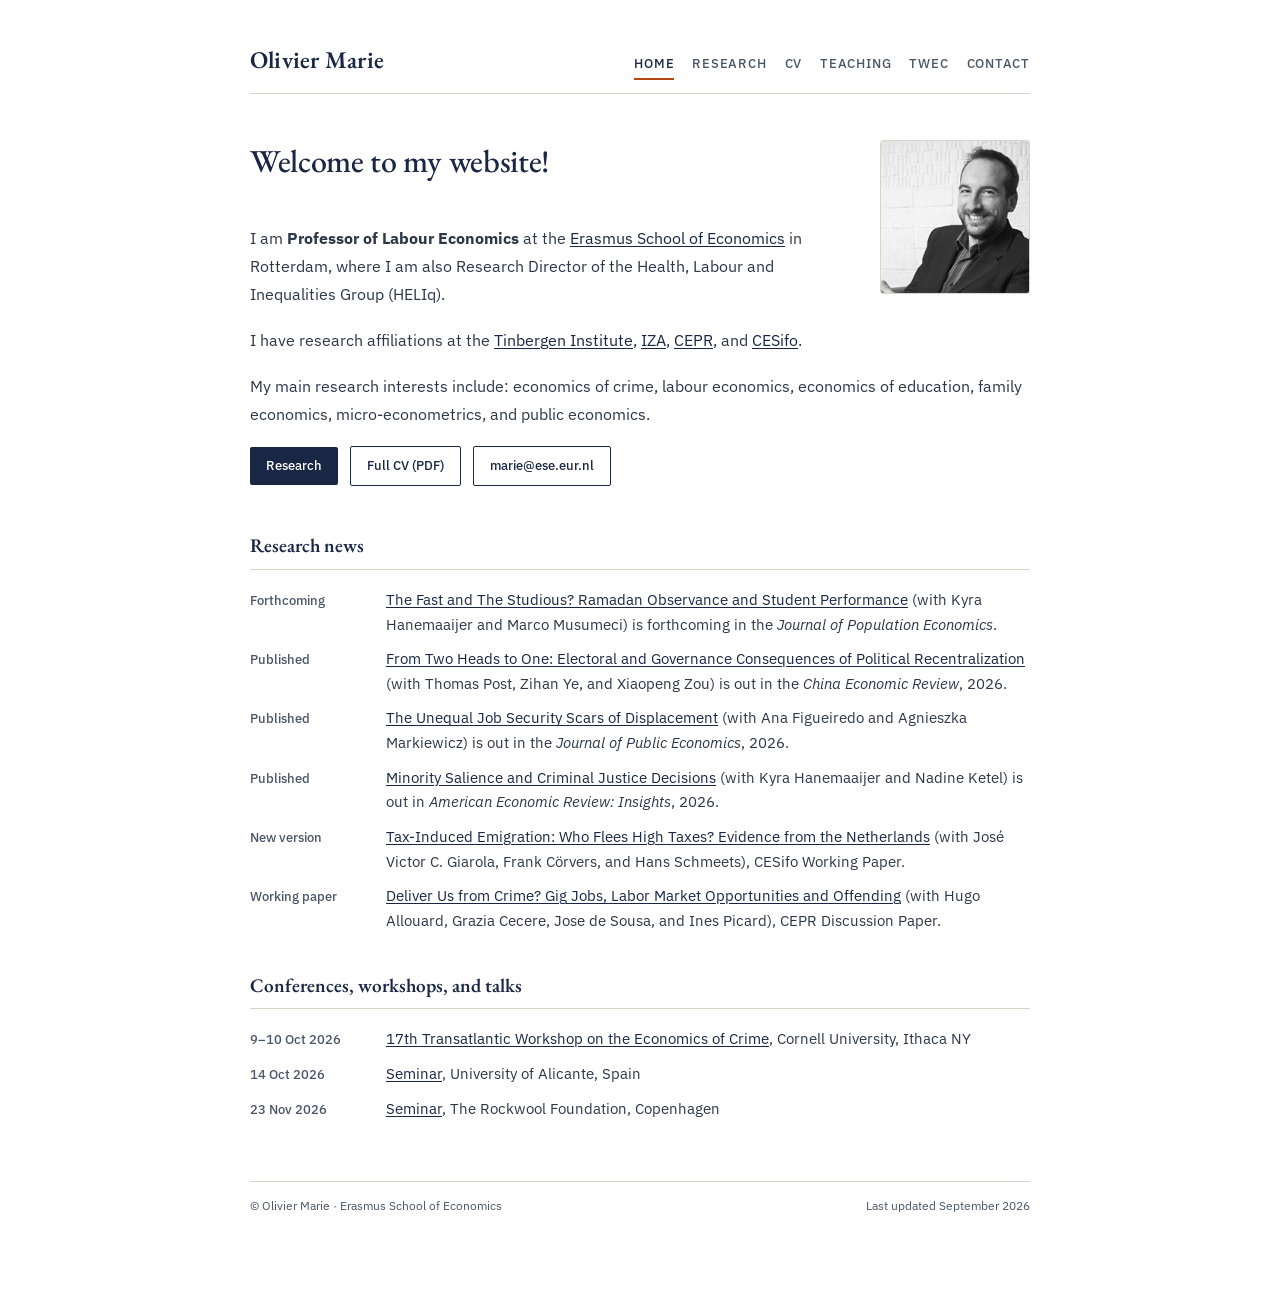
==== index.html @ 5b31e9b3 "Labour Economics now with Sam Hoey; forthcoming paper first in research news; CV rebuilt Co-Authored" ====
<!DOCTYPE html>
<html lang="en">
<head>
<meta charset="UTF-8">
<meta name="viewport" content="width=device-width, initial-scale=1.0">
<title>Olivier MARIE – Home</title>
<meta name="description" content="Olivier Marie, Professor of Labour Economics at the Erasmus School of Economics, Rotterdam. Economics of crime, labour, education and family economics.">
<link rel="stylesheet" href="style.css">
<script>if (window.self !== window.top) { document.documentElement.classList.add('embedded'); }</script>
</head>
<body>
<header class="site-header">
  <a class="site-name" href="index.html">Olivier Marie</a>
  <nav class="site-nav">
    <a href="index.html" class="active">Home</a>
    <a href="research.html">Research</a>
    <a href="cv.html">CV</a>
    <a href="teaching.html">Teaching</a>
    <a href="twec.html">TWEC</a>
    <a href="contact.html">Contact</a>
  </nav>
</header>
<div class="page">

<img class="portrait" src="files/portrait.jpg" alt="Olivier Marie" width="195" height="200">

<h1>Welcome to my website!</h1>

<p class="lead">
I am <strong>Professor of Labour Economics</strong> at the
<a href="https://www.eur.nl/en/ese" target="_blank">Erasmus School of Economics</a> in Rotterdam, where I am also
Research Director of the Health, Labour and Inequalities Group (HELIq).
</p>

<p class="lead">
I have research affiliations at the
<a href="https://www.tinbergen.nl/" target="_blank">Tinbergen Institute</a>,
<a href="https://www.iza.org/" target="_blank">IZA</a>,
<a href="https://cepr.org/" target="_blank">CEPR</a>, and
<a href="https://www.ifo.de/en/cesifo" target="_blank">CESifo</a>.
</p>

<p class="lead">
My main research interests include: economics of crime, labour economics, economics of education,
family economics, micro-econometrics, and public economics.
</p>

<p>
  <a class="btn" href="research.html">Research</a>
  <a class="btn secondary" href="files/CV_Olivier_Marie.pdf" target="_blank">Full CV (PDF)</a>
  <a class="btn secondary" href="mailto:marie@ese.eur.nl">marie@ese.eur.nl</a>
</p>

<h2 class="plain">Research news</h2>

<div class="row">
  <div class="when">Forthcoming</div>
  <div class="what"><a href="https://docs.iza.org/dp16249.pdf" target="_blank">The Fast and The Studious? Ramadan Observance and Student Performance</a>
  (with Kyra Hanemaaijer and Marco Musumeci) is forthcoming in the <em>Journal of Population Economics</em>.</div>
</div>
<div class="row">
  <div class="when">Published</div>
  <div class="what"><a href="https://doi.org/10.1016/j.chieco.2026.102770" target="_blank">From Two Heads to One: Electoral and Governance Consequences of Political Recentralization</a>
  (with Thomas Post, Zihan Ye, and Xiaopeng Zou) is out in the <em>China Economic Review</em>, 2026.</div>
</div>
<div class="row">
  <div class="when">Published</div>
  <div class="what"><a href="https://www.sciencedirect.com/science/article/pii/S0047272725002610" target="_blank">The Unequal Job Security Scars of Displacement</a>
  (with Ana Figueiredo and Agnieszka Markiewicz) is out in the <em>Journal of Public Economics</em>, 2026.</div>
</div>
<div class="row">
  <div class="when">Published</div>
  <div class="what"><a href="https://www.aeaweb.org/articles?id=10.1257/aeri.20240638" target="_blank">Minority Salience and Criminal Justice Decisions</a>
  (with Kyra Hanemaaijer and Nadine Ketel) is out in <em>American Economic Review: Insights</em>, 2026.</div>
</div>
<div class="row">
  <div class="when">New version</div>
  <div class="what"><a href="https://www.ifo.de/en/cesifo/publications/2026/working-paper/tax-induced-emigration-who-flees-high-taxes-evidence-netherlands" target="_blank">Tax-Induced Emigration: Who Flees High Taxes? Evidence from the Netherlands</a>
  (with José Victor C. Giarola, Frank Cörvers, and Hans Schmeets), CESifo Working Paper.</div>
</div>
<div class="row">
  <div class="when">Working paper</div>
  <div class="what"><a href="https://cepr.org/publications/dp21089" target="_blank">Deliver Us from Crime? Gig Jobs, Labor Market Opportunities and Offending</a>
  (with Hugo Allouard, Grazia Cecere, Jose de Sousa, and Ines Picard), CEPR Discussion Paper.</div>
</div>

<h2 class="plain">Conferences, workshops, and talks</h2>

<div class="row">
  <div class="when">9–10 Oct 2026</div>
  <div class="what"><a href="twec.html">17th Transatlantic Workshop on the Economics of Crime</a>, Cornell University, Ithaca NY</div>
</div>
<div class="row">
  <div class="when">14 Oct 2026</div>
  <div class="what"><a href="https://dfae.ua.es/en/seminars-and-activities-2025-26.html" target="_blank">Seminar</a>, University of Alicante, Spain</div>
</div>
<div class="row">
  <div class="when">23 Nov 2026</div>
  <div class="what"><a href="https://en.rockwoolfonden.dk/seminars/" target="_blank">Seminar</a>, The Rockwool Foundation, Copenhagen</div>
</div>

</div><!-- .page -->
<footer class="site-footer">
  <span>&copy; Olivier Marie &middot; Erasmus School of Economics</span>
  <span>Last updated September 2026</span>
</footer>
</body>
</html>
---- style.css ----
@import url('https://fonts.googleapis.com/css2?family=EB+Garamond:ital,wght@0,400;0,500;0,600;1,400&family=IBM+Plex+Sans:wght@300;400;500&display=swap');

  :root {
    --navy: #1a2744;
    --accent: #b5460f;
    --mid: #4a5568;
    --light: #f7f6f2;
    --border: #d9d4c7;
    --published-bg: #eef4ee;
    --published-text: #2d6a2d;
    --forthcoming-bg: #fef9ec;
    --forthcoming-text: #7a5a00;
    --wp-bg: #eef1f8;
    --wp-text: #1a2744;
  }

  * { box-sizing: border-box; margin: 0; padding: 0; }

  body {
    font-family: 'IBM Plex Sans', sans-serif;
    font-size: 14.5px;
    line-height: 1.7;
    color: #2d3748;
    background: #ffffff;
    padding: 40px 20px 80px;
  }

  .page {
    max-width: 780px;
    margin: 0 auto;
  }

  h1 {
    font-family: 'EB Garamond', serif;
    font-size: 2rem;
    color: var(--navy);
    font-weight: 500;
    margin-bottom: 36px;
    letter-spacing: -0.01em;
  }

  h2 {
    font-family: 'EB Garamond', serif;
    font-size: 1.25rem;
    font-weight: 600;
    color: var(--navy);
    border-bottom: 2px solid var(--navy);
    padding-bottom: 6px;
    margin: 44px 0 24px;
    letter-spacing: 0.02em;
    text-transform: uppercase;
  }

  /* ── PAPER CARD ── */
  .paper {
    margin-bottom: 28px;
    padding: 18px 20px 16px;
    background: #ffffff;
    border: 1px solid var(--border);
    border-left: 4px solid var(--border);
    border-radius: 2px;
  }

  .paper.published  { border-left-color: var(--published-text); }
  .paper.forthcoming { border-left-color: #c49a00; }
  .paper.working    { border-left-color: var(--navy); }

  /* title row */
  .paper-title {
    font-family: 'EB Garamond', serif;
    font-size: 1.08rem;
    font-weight: 500;
    color: var(--navy);
    margin-bottom: 3px;
  }

  .paper-title a {
    color: inherit;
    text-decoration: none;
    border-bottom: 1px solid transparent;
    transition: border-color .15s;
  }
  .paper-title a:hover { border-bottom-color: var(--navy); }

  /* status badge */
  .badge {
    display: inline-block;
    font-size: 11px;
    font-weight: 500;
    letter-spacing: 0.04em;
    padding: 2px 7px;
    border-radius: 2px;
    margin-left: 8px;
    vertical-align: middle;
    position: relative;
    top: -1px;
  }
  .badge.published   { background: var(--published-bg);   color: var(--published-text); }
  .badge.forthcoming { background: var(--forthcoming-bg); color: var(--forthcoming-text); }
  .badge.wp          { background: var(--wp-bg);          color: var(--wp-text); }
  .badge.rr          { background: #f3edf8; color: #5a3080; }

  /* journal / coauthors */
  .paper-venue {
    font-size: 13.5px;
    color: var(--mid);
    margin-bottom: 6px;
  }
  .paper-venue em { font-style: italic; }
  .paper-venue .coauthors { color: #555; }

  /* one-sentence summary */
  .paper-summary {
    font-size: 14px;
    color: #3a3a3a;
    margin: 8px 0 10px;
    font-style: italic;
  }

  /* collapsible abstract */
  .abstract-toggle {
    background: none;
    border: none;
    font-family: 'IBM Plex Sans', sans-serif;
    font-size: 12.5px;
    font-weight: 500;
    color: var(--accent);
    cursor: pointer;
    padding: 0;
    letter-spacing: 0.02em;
    display: flex;
    align-items: center;
    gap: 5px;
  }
  .abstract-toggle::before {
    content: '▸';
    font-size: 11px;
    transition: transform .2s;
  }
  .abstract-toggle.open::before { transform: rotate(90deg); }

  .abstract-body {
    display: none;
    margin-top: 10px;
    padding: 12px 14px;
    background: #f9f8f5;
    border-left: 3px solid var(--border);
    font-size: 13.5px;
    line-height: 1.65;
    color: #444;
  }
  .abstract-body.open { display: block; }

  /* impact rows */
  .impact-row {
    margin-top: 10px;
    font-size: 12.5px;
    color: var(--mid);
    display: flex;
    gap: 6px;
    align-items: baseline;
    flex-wrap: wrap;
  }
  .impact-label {
    font-weight: 500;
    color: #555;
    white-space: nowrap;
    flex-shrink: 0;
  }
  .impact-row a {
    color: #1a2744;
    text-decoration: underline;
    text-underline-offset: 2px;
  }
  .impact-row a:hover { color: var(--accent); }

  /* links row */
  .paper-links {
    margin-top: 10px;
    display: flex;
    flex-wrap: wrap;
    gap: 8px;
  }
  .pill {
    font-size: 11.5px;
    font-weight: 500;
    padding: 3px 10px;
    border-radius: 20px;
    border: 1px solid var(--border);
    color: var(--navy);
    text-decoration: none;
    background: white;
    transition: background .15s, border-color .15s;
  }
  .pill:hover { background: var(--navy); color: white; border-color: var(--navy); }

  /* ── COLLAPSIBLE SECTIONS ── */
  .section-toggle {
    width: 100%;
    background: #1a1a1a;
    color: white;
    border: none;
    text-align: left;
    padding: 12px 18px;
    margin: 20px 0 0;
    cursor: pointer;
    font-family: 'EB Garamond', serif;
    font-size: 1.15rem;
    font-weight: 600;
    letter-spacing: 0.04em;
    text-transform: uppercase;
    display: flex;
    justify-content: space-between;
    align-items: center;
    border-radius: 2px;
    transition: background .15s;
  }
  .section-toggle:hover { background: #333; }
  .section-toggle .arrow {
    font-size: 0.9rem;
    transition: transform .25s;
  }
  .section-toggle.open .arrow { transform: rotate(90deg); }

  .section-body {
    display: none;
    padding-top: 16px;
  }
  .section-body.open { display: block; }

/* ══════════════════════════════════════════════
   SITE-WIDE ADDITIONS (shared by all pages)
══════════════════════════════════════════════ */
.site-header {
  max-width: 780px;
  margin: 0 auto 40px;
  display: flex;
  justify-content: space-between;
  align-items: baseline;
  flex-wrap: wrap;
  gap: 8px 20px;
  border-bottom: 1px solid var(--border);
  padding-bottom: 12px;
}
.site-name {
  font-family: 'EB Garamond', serif;
  font-size: 1.5rem;
  font-weight: 600;
  color: var(--navy);
  text-decoration: none;
  letter-spacing: 0.01em;
}
.site-nav { display: flex; flex-wrap: wrap; gap: 4px 18px; }
.site-nav a {
  font-size: 13px;
  font-weight: 500;
  letter-spacing: 0.06em;
  text-transform: uppercase;
  color: var(--mid);
  text-decoration: none;
  padding-bottom: 3px;
  border-bottom: 2px solid transparent;
}
.site-nav a:hover { color: var(--navy); }
.site-nav a.active { color: var(--navy); border-bottom-color: var(--accent); }

/* hide the site chrome when a page is embedded in an iframe (Google Sites) */
.embedded .site-header, .embedded .site-footer { display: none; }
.embedded body { padding-top: 10px; }

.site-footer {
  max-width: 780px;
  margin: 60px auto 0;
  padding-top: 14px;
  border-top: 1px solid var(--border);
  font-size: 12px;
  color: var(--mid);
  display: flex;
  justify-content: space-between;
  flex-wrap: wrap;
  gap: 6px 16px;
}
.site-footer a { color: var(--mid); }

/* generic prose */
.lead { font-size: 16px; color: #2d3748; line-height: 1.75; margin-bottom: 18px; }
p { margin-bottom: 14px; }
a { color: var(--navy); text-decoration: underline; text-underline-offset: 2px; }
a:hover { color: var(--accent); }
ul.plain { list-style: none; padding: 0; }
ul.plain li { margin-bottom: 10px; }
ul.bullets { padding-left: 20px; margin-bottom: 16px; }
ul.bullets li { margin-bottom: 8px; }

h2.plain {
  text-transform: none;
  letter-spacing: 0;
  border-bottom: 1px solid var(--border);
  font-size: 1.2rem;
  margin: 36px 0 18px;
}

/* dated rows (talks, news, editions) */
.row { display: flex; gap: 16px; margin-bottom: 10px; align-items: baseline; }
.row .when {
  flex: 0 0 120px;
  font-size: 13px;
  color: var(--mid);
  font-weight: 500;
  white-space: nowrap;
}
.row .what { flex: 1; }
@media (max-width: 520px) {
  .row { flex-direction: column; gap: 2px; }
  .row .when { flex-basis: auto; }
}

/* buttons */
.btn {
  display: inline-block;
  font-size: 13px;
  font-weight: 500;
  padding: 8px 16px;
  border-radius: 2px;
  background: var(--navy);
  color: white;
  text-decoration: none;
  margin: 0 8px 8px 0;
}
.btn:hover { background: var(--accent); color: white; }
.btn.secondary { background: white; color: var(--navy); border: 1px solid var(--navy); }
.btn.secondary:hover { background: var(--light); color: var(--navy); }

/* course card */
.course {
  margin-bottom: 18px;
  padding: 14px 18px;
  border: 1px solid var(--border);
  border-left: 4px solid var(--navy);
  border-radius: 2px;
}
.course .course-title { font-family: 'EB Garamond', serif; font-size: 1.08rem; color: var(--navy); font-weight: 500; }
.course .course-title .code { font-family: 'IBM Plex Sans', sans-serif; font-size: 12px; color: var(--mid); margin-left: 8px; }
.course .course-meta { font-size: 13.5px; color: var(--mid); margin-top: 3px; }

/* embedded PDF */
.pdf-frame { width: 100%; height: 1100px; border: 1px solid var(--border); border-radius: 2px; background: #f4f4f4; }

/* contact block */
.contact-block { line-height: 1.9; font-size: 15px; }
.map-frame { width: 100%; height: 340px; border: 1px solid var(--border); border-radius: 2px; margin-top: 24px; }

/* portrait on the home page */
.portrait {
  float: right;
  width: 150px;
  height: auto;
  margin: 6px 0 16px 24px;
  border-radius: 3px;
  border: 1px solid var(--border);
}
@media (max-width: 520px) { .portrait { float: none; display: block; margin: 0 0 16px; } }

/* in-page PDF viewer (pdfview.js) */
.pdf-view {
  width: 100%;
  overflow-y: auto;
  overflow-x: hidden;
  border: 1px solid var(--border);
  border-radius: 2px;
  background: #e9e9e9;
  padding: 8px 0;
}
.pdf-view canvas.pdf-page {
  display: block;
  margin: 0 auto 10px;
  background: #fff;
  box-shadow: 0 1px 4px rgba(0,0,0,.18);
}
.pdf-loading, .pdf-fallback { text-align: center; padding: 30px 10px; color: var(--mid); font-size: 13.5px; }
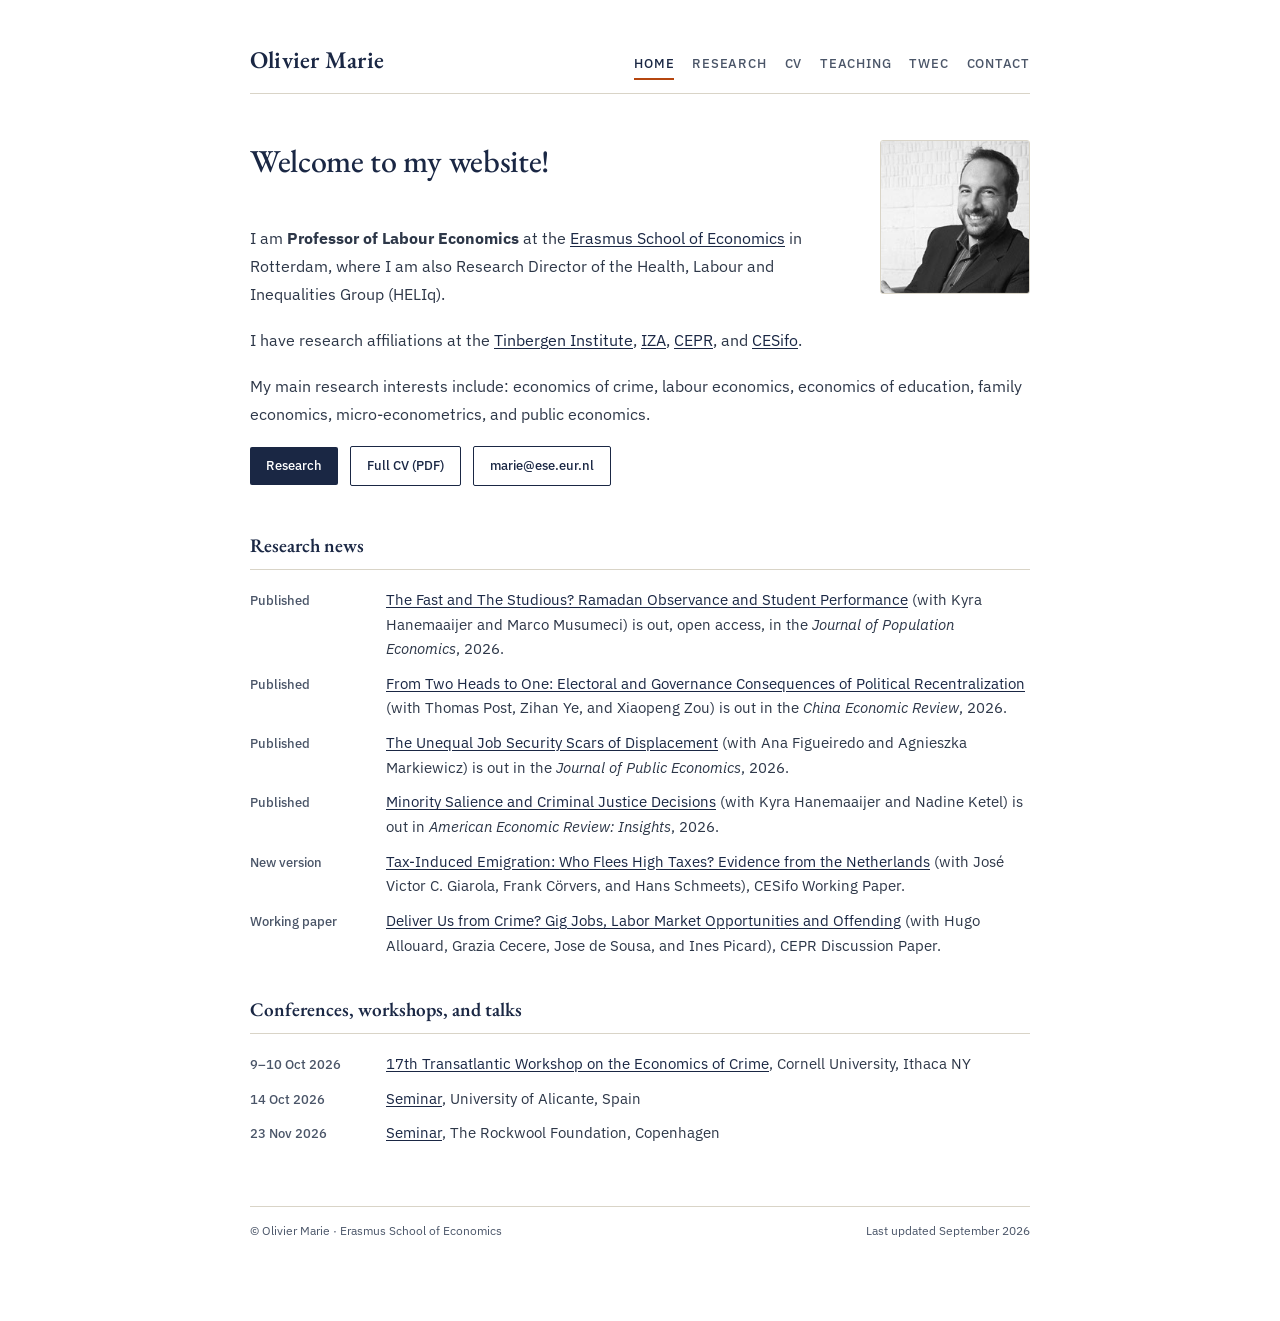
==== commit fa81a0b6: "Ramadan paper published in J Pop Econ 2026, 39(4), 70 (open access): home news, research page, CV re" ====
--- a/index.html
+++ b/index.html
@@ -54,9 +54,9 @@
 <h2 class="plain">Research news</h2>
 
 <div class="row">
-  <div class="when">Forthcoming</div>
-  <div class="what"><a href="https://docs.iza.org/dp16249.pdf" target="_blank">The Fast and The Studious? Ramadan Observance and Student Performance</a>
-  (with Kyra Hanemaaijer and Marco Musumeci) is forthcoming in the <em>Journal of Population Economics</em>.</div>
+  <div class="when">Published</div>
+  <div class="what"><a href="https://doi.org/10.1007/s00148-026-01204-9" target="_blank">The Fast and The Studious? Ramadan Observance and Student Performance</a>
+  (with Kyra Hanemaaijer and Marco Musumeci) is out, open access, in the <em>Journal of Population Economics</em>, 2026.</div>
 </div>
 <div class="row">
   <div class="when">Published</div>
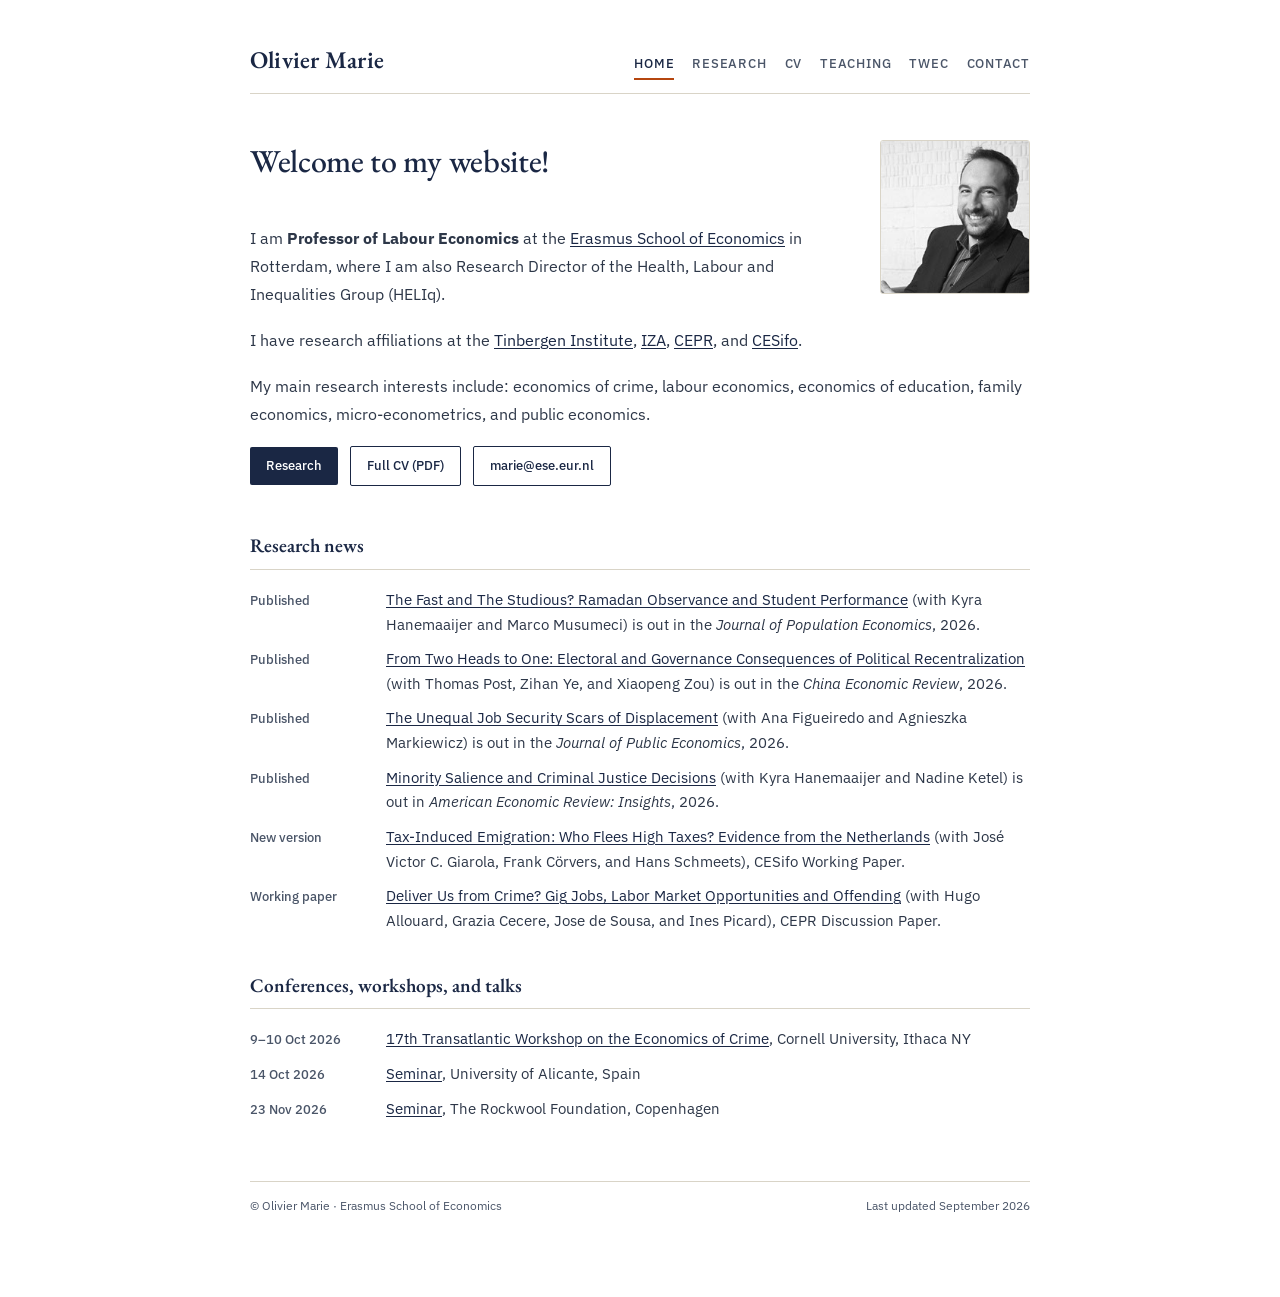
==== commit 5ead4662: "Drop 'open access' wording for the Ramadan paper Co-Authored-By: Claude Fable 5.1 <noreply@anthropic" ====
--- a/index.html
+++ b/index.html
@@ -56,7 +56,7 @@
 <div class="row">
   <div class="when">Published</div>
   <div class="what"><a href="https://doi.org/10.1007/s00148-026-01204-9" target="_blank">The Fast and The Studious? Ramadan Observance and Student Performance</a>
-  (with Kyra Hanemaaijer and Marco Musumeci) is out, open access, in the <em>Journal of Population Economics</em>, 2026.</div>
+  (with Kyra Hanemaaijer and Marco Musumeci) is out in the <em>Journal of Population Economics</em>, 2026.</div>
 </div>
 <div class="row">
   <div class="when">Published</div>
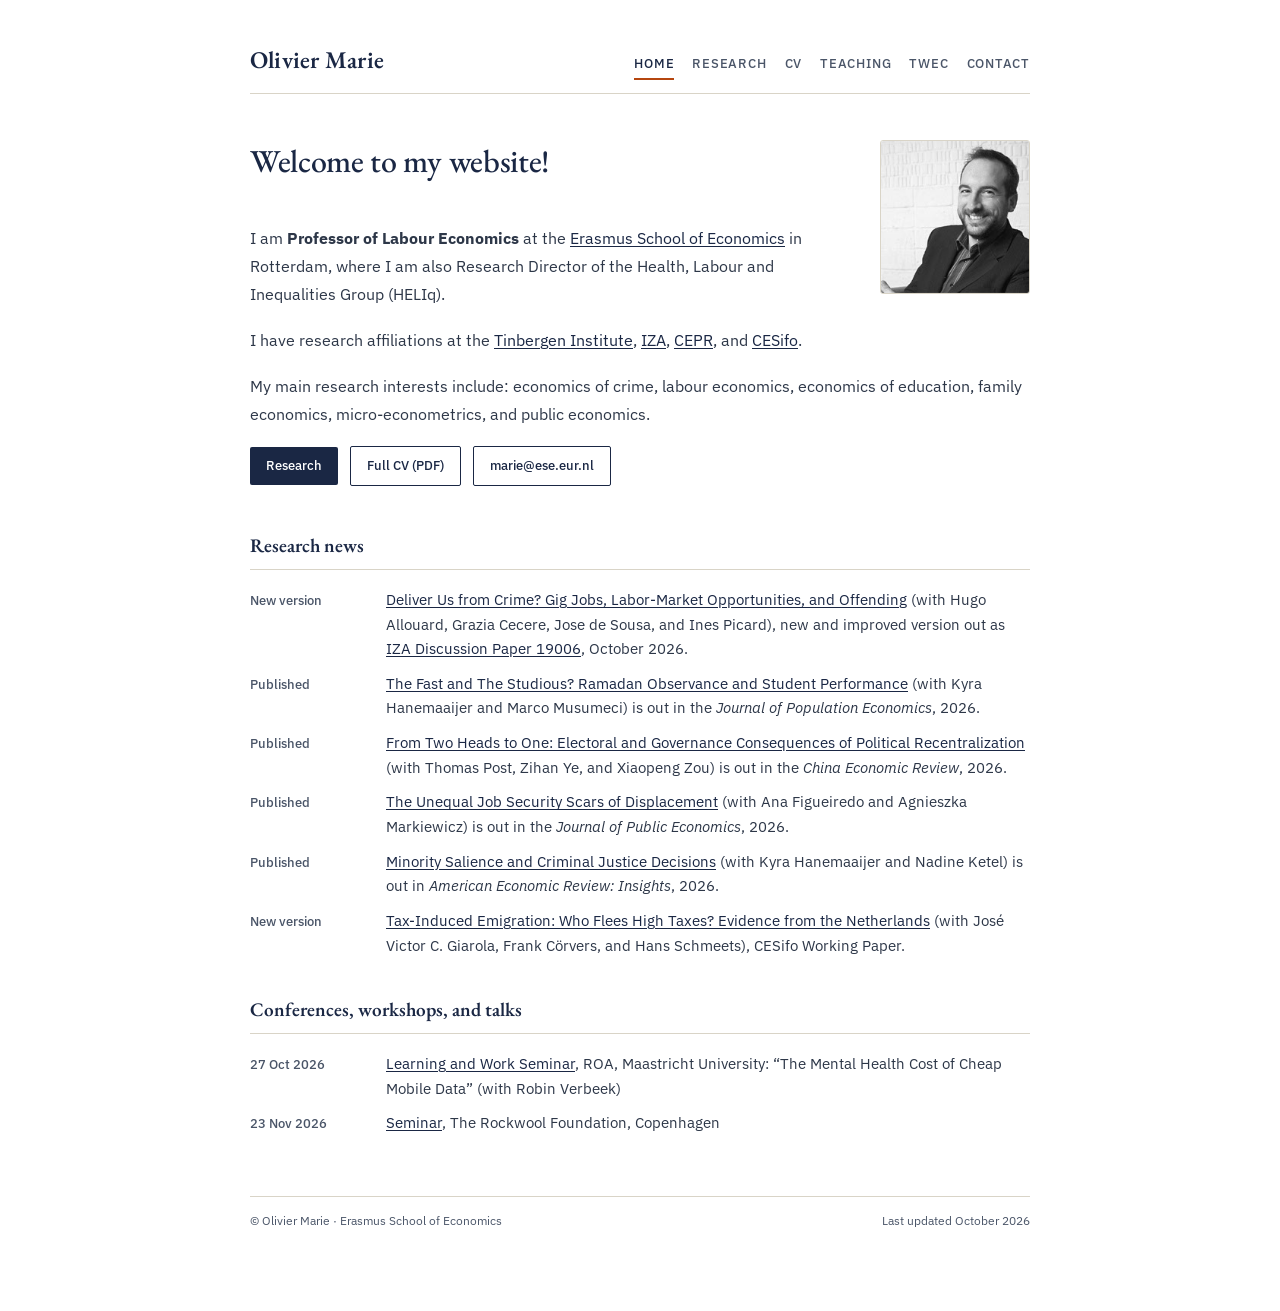
==== commit 0a8bb261: "Deliver Us from Crime: new IZA DP 19006 version (home news first, research page, CV); ROA Learning a" ====
--- a/index.html
+++ b/index.html
@@ -54,6 +54,11 @@
 <h2 class="plain">Research news</h2>
 
 <div class="row">
+  <div class="when">New version</div>
+  <div class="what"><a href="https://docs.iza.org/dp19006.pdf" target="_blank">Deliver Us from Crime? Gig Jobs, Labor-Market Opportunities, and Offending</a>
+  (with Hugo Allouard, Grazia Cecere, Jose de Sousa, and Ines Picard), new and improved version out as <a href="https://www.iza.org/publications/dp/19006/deliver-us-from-crime-gig-jobs-labor-market-opportunities-and-offending" target="_blank">IZA Discussion Paper 19006</a>, October 2026.</div>
+</div>
+<div class="row">
   <div class="when">Published</div>
   <div class="what"><a href="https://doi.org/10.1007/s00148-026-01204-9" target="_blank">The Fast and The Studious? Ramadan Observance and Student Performance</a>
   (with Kyra Hanemaaijer and Marco Musumeci) is out in the <em>Journal of Population Economics</em>, 2026.</div>
@@ -78,21 +83,12 @@
   <div class="what"><a href="https://www.ifo.de/en/cesifo/publications/2026/working-paper/tax-induced-emigration-who-flees-high-taxes-evidence-netherlands" target="_blank">Tax-Induced Emigration: Who Flees High Taxes? Evidence from the Netherlands</a>
   (with José Victor C. Giarola, Frank Cörvers, and Hans Schmeets), CESifo Working Paper.</div>
 </div>
-<div class="row">
-  <div class="when">Working paper</div>
-  <div class="what"><a href="https://cepr.org/publications/dp21089" target="_blank">Deliver Us from Crime? Gig Jobs, Labor Market Opportunities and Offending</a>
-  (with Hugo Allouard, Grazia Cecere, Jose de Sousa, and Ines Picard), CEPR Discussion Paper.</div>
-</div>
 
 <h2 class="plain">Conferences, workshops, and talks</h2>
 
 <div class="row">
-  <div class="when">9–10 Oct 2026</div>
-  <div class="what"><a href="twec.html">17th Transatlantic Workshop on the Economics of Crime</a>, Cornell University, Ithaca NY</div>
-</div>
-<div class="row">
-  <div class="when">14 Oct 2026</div>
-  <div class="what"><a href="https://dfae.ua.es/en/seminars-and-activities-2025-26.html" target="_blank">Seminar</a>, University of Alicante, Spain</div>
+  <div class="when">27 Oct 2026</div>
+  <div class="what"><a href="https://www.roa.nl/en/events/learning-and-work-hybrid-seminars-autumnwinter-2026" target="_blank">Learning and Work Seminar</a>, ROA, Maastricht University: “The Mental Health Cost of Cheap Mobile Data” (with Robin Verbeek)</div>
 </div>
 <div class="row">
   <div class="when">23 Nov 2026</div>
@@ -102,7 +98,7 @@
 </div><!-- .page -->
 <footer class="site-footer">
   <span>&copy; Olivier Marie &middot; Erasmus School of Economics</span>
-  <span>Last updated September 2026</span>
+  <span>Last updated October 2026</span>
 </footer>
 </body>
 </html>
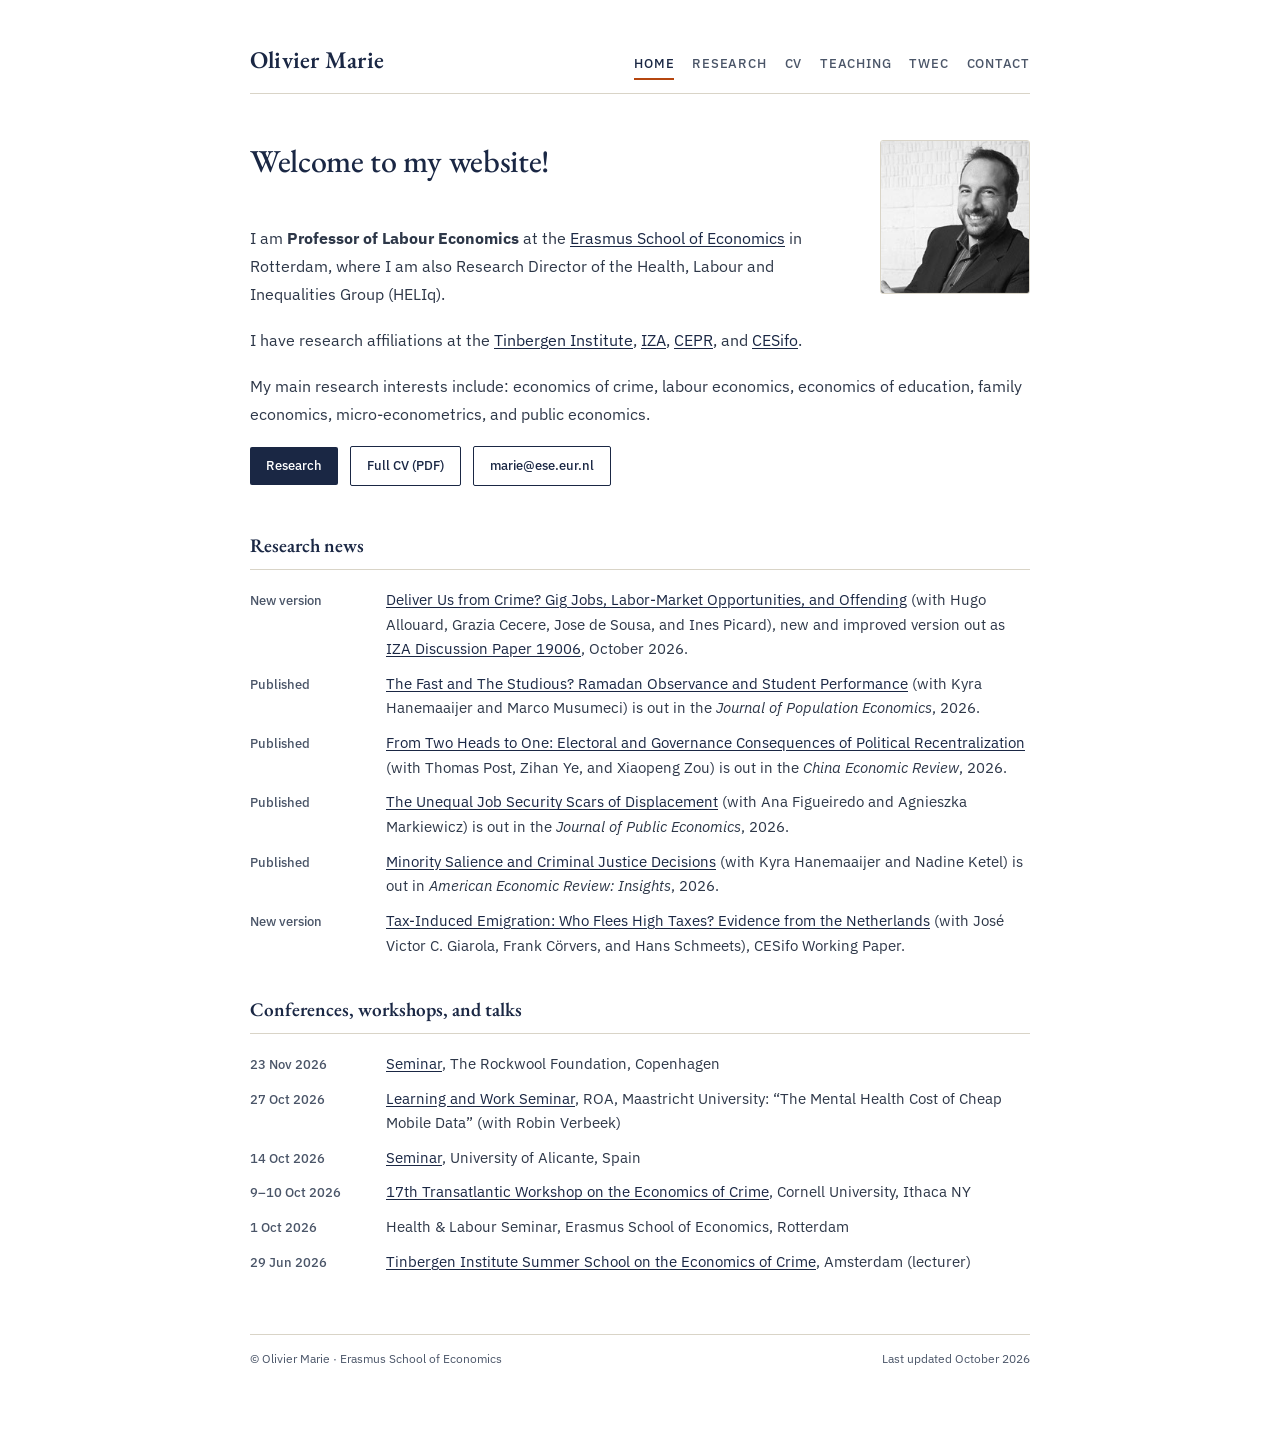
==== commit ce6808be: "Keep 2026 talks since summer on the home page (newest first); CV talks line extended Co-Authored-By:" ====
--- a/index.html
+++ b/index.html
@@ -87,12 +87,28 @@
 <h2 class="plain">Conferences, workshops, and talks</h2>
 
 <div class="row">
+  <div class="when">23 Nov 2026</div>
+  <div class="what"><a href="https://en.rockwoolfonden.dk/seminars/" target="_blank">Seminar</a>, The Rockwool Foundation, Copenhagen</div>
+</div>
+<div class="row">
   <div class="when">27 Oct 2026</div>
   <div class="what"><a href="https://www.roa.nl/en/events/learning-and-work-hybrid-seminars-autumnwinter-2026" target="_blank">Learning and Work Seminar</a>, ROA, Maastricht University: “The Mental Health Cost of Cheap Mobile Data” (with Robin Verbeek)</div>
 </div>
 <div class="row">
-  <div class="when">23 Nov 2026</div>
-  <div class="what"><a href="https://en.rockwoolfonden.dk/seminars/" target="_blank">Seminar</a>, The Rockwool Foundation, Copenhagen</div>
+  <div class="when">14 Oct 2026</div>
+  <div class="what"><a href="https://dfae.ua.es/en/seminars-and-activities-2025-26.html" target="_blank">Seminar</a>, University of Alicante, Spain</div>
+</div>
+<div class="row">
+  <div class="when">9–10 Oct 2026</div>
+  <div class="what"><a href="twec.html">17th Transatlantic Workshop on the Economics of Crime</a>, Cornell University, Ithaca NY</div>
+</div>
+<div class="row">
+  <div class="when">1 Oct 2026</div>
+  <div class="what">Health &amp; Labour Seminar, Erasmus School of Economics, Rotterdam</div>
+</div>
+<div class="row">
+  <div class="when">29 Jun 2026</div>
+  <div class="what"><a href="https://www.tinbergen.nl/" target="_blank">Tinbergen Institute Summer School on the Economics of Crime</a>, Amsterdam (lecturer)</div>
 </div>
 
 </div><!-- .page -->
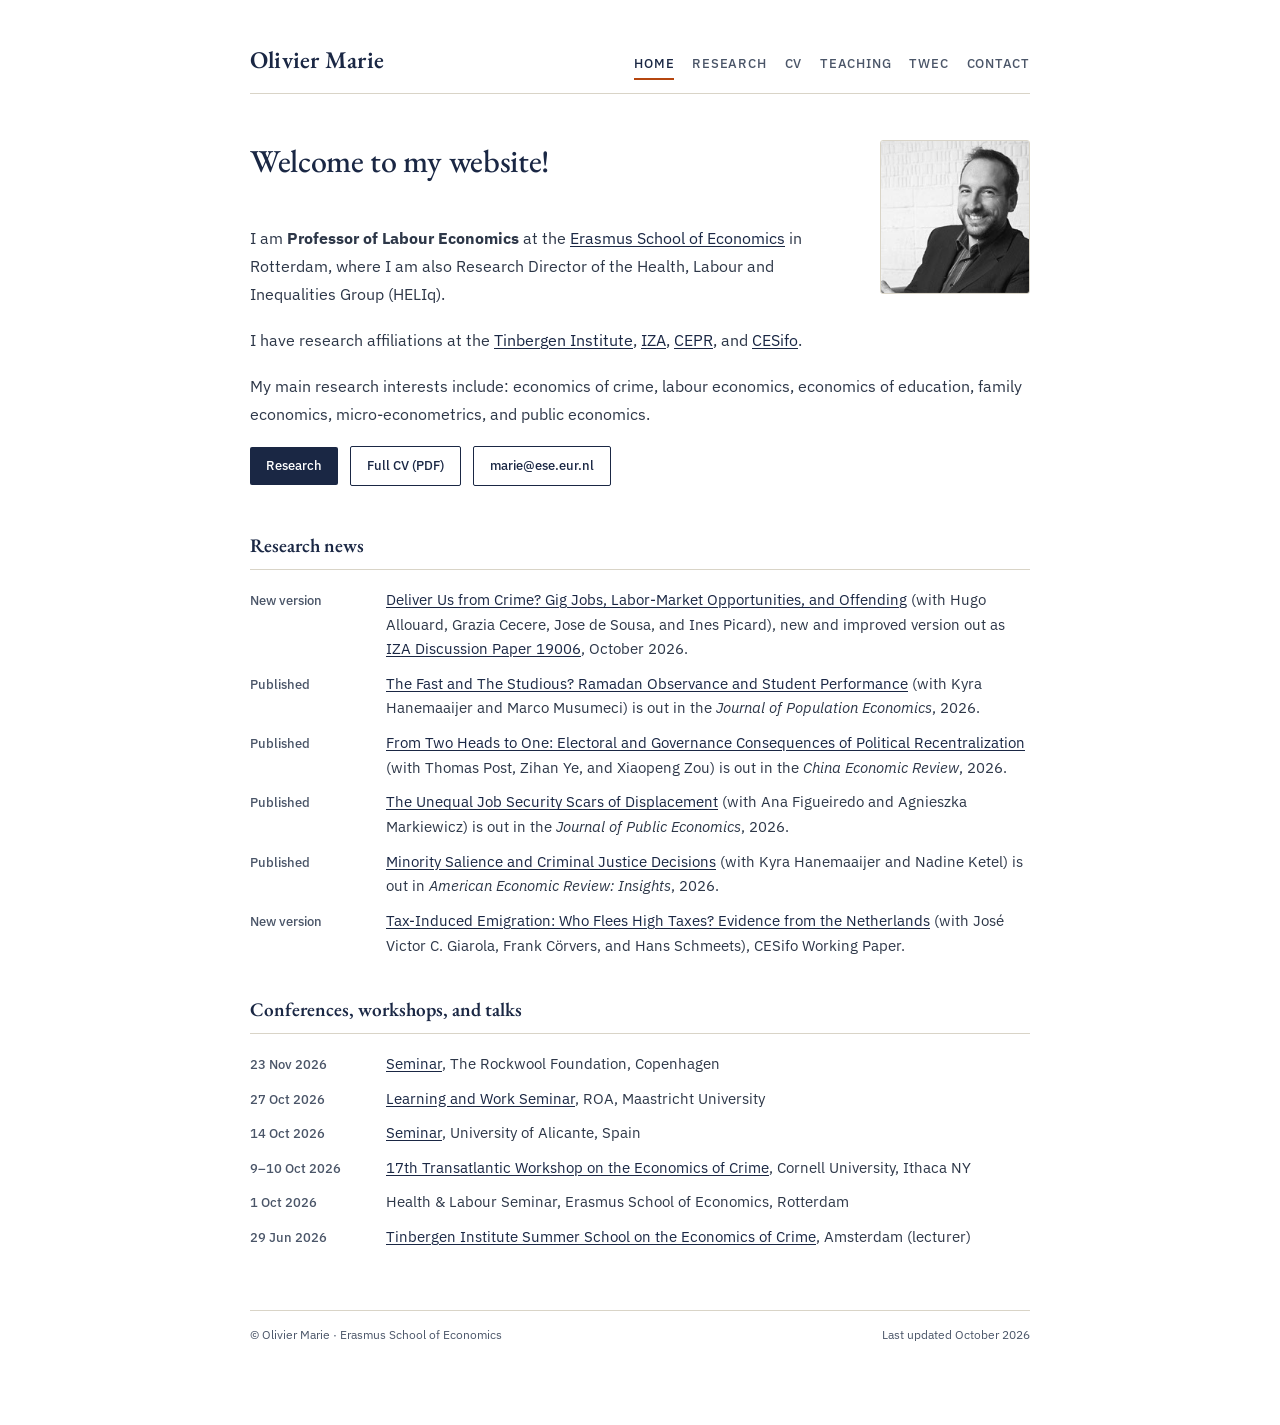
==== commit b98bc154: "Talks: location and link only for the ROA seminar Co-Authored-By: Claude Fable 5.1 <noreply@anthropi" ====
--- a/index.html
+++ b/index.html
@@ -55,7 +55,7 @@
 
 <div class="row">
   <div class="when">New version</div>
-  <div class="what"><a href="https://docs.iza.org/dp19006.pdf" target="_blank">Deliver Us from Crime? Gig Jobs, Labor-Market Opportunities, and Offending</a>
+  <div class="what"><a href="https://www.iza.org/publications/dp/19006/deliver-us-from-crime-gig-jobs-labor-market-opportunities-and-offending" target="_blank">Deliver Us from Crime? Gig Jobs, Labor-Market Opportunities, and Offending</a>
   (with Hugo Allouard, Grazia Cecere, Jose de Sousa, and Ines Picard), new and improved version out as <a href="https://www.iza.org/publications/dp/19006/deliver-us-from-crime-gig-jobs-labor-market-opportunities-and-offending" target="_blank">IZA Discussion Paper 19006</a>, October 2026.</div>
 </div>
 <div class="row">
@@ -92,7 +92,7 @@
 </div>
 <div class="row">
   <div class="when">27 Oct 2026</div>
-  <div class="what"><a href="https://www.roa.nl/en/events/learning-and-work-hybrid-seminars-autumnwinter-2026" target="_blank">Learning and Work Seminar</a>, ROA, Maastricht University: “The Mental Health Cost of Cheap Mobile Data” (with Robin Verbeek)</div>
+  <div class="what"><a href="https://www.roa.nl/en/events/learning-and-work-hybrid-seminars-autumnwinter-2026" target="_blank">Learning and Work Seminar</a>, ROA, Maastricht University</div>
 </div>
 <div class="row">
   <div class="when">14 Oct 2026</div>
